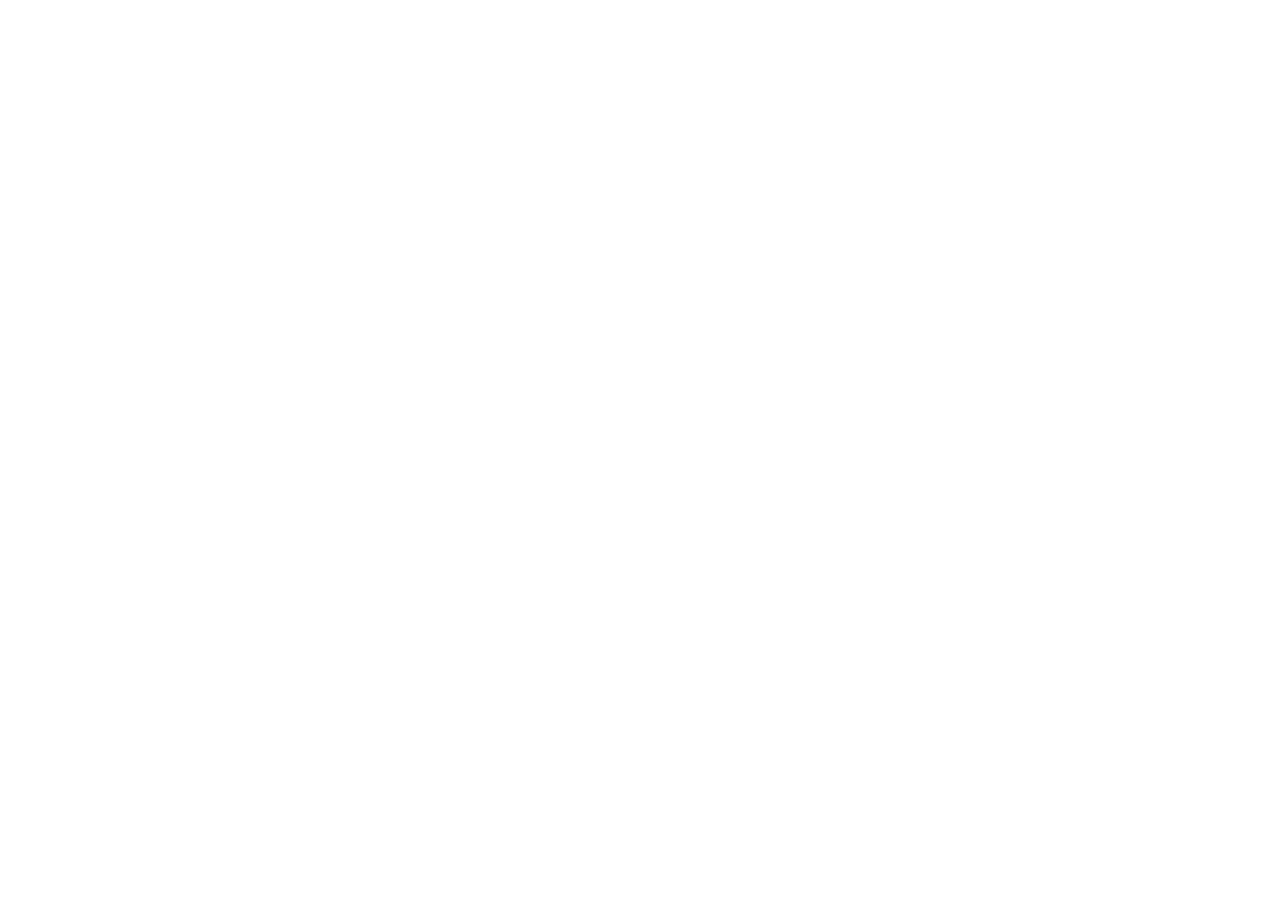
==== Task-3/index.html @ b08dfbcf "Initial commit for Task-3" ====
<!DOCTYPE html>
<html lang="en">
    <head>
        <meta charset="UTF-8">
        <meta name="viewport" content="width=device-width, initial-scale=1.0">
        <title>Task-3</title>
        <link rel="stylesheet" href="style.css">
    </head>
    <body>
        
    </body>
</html>
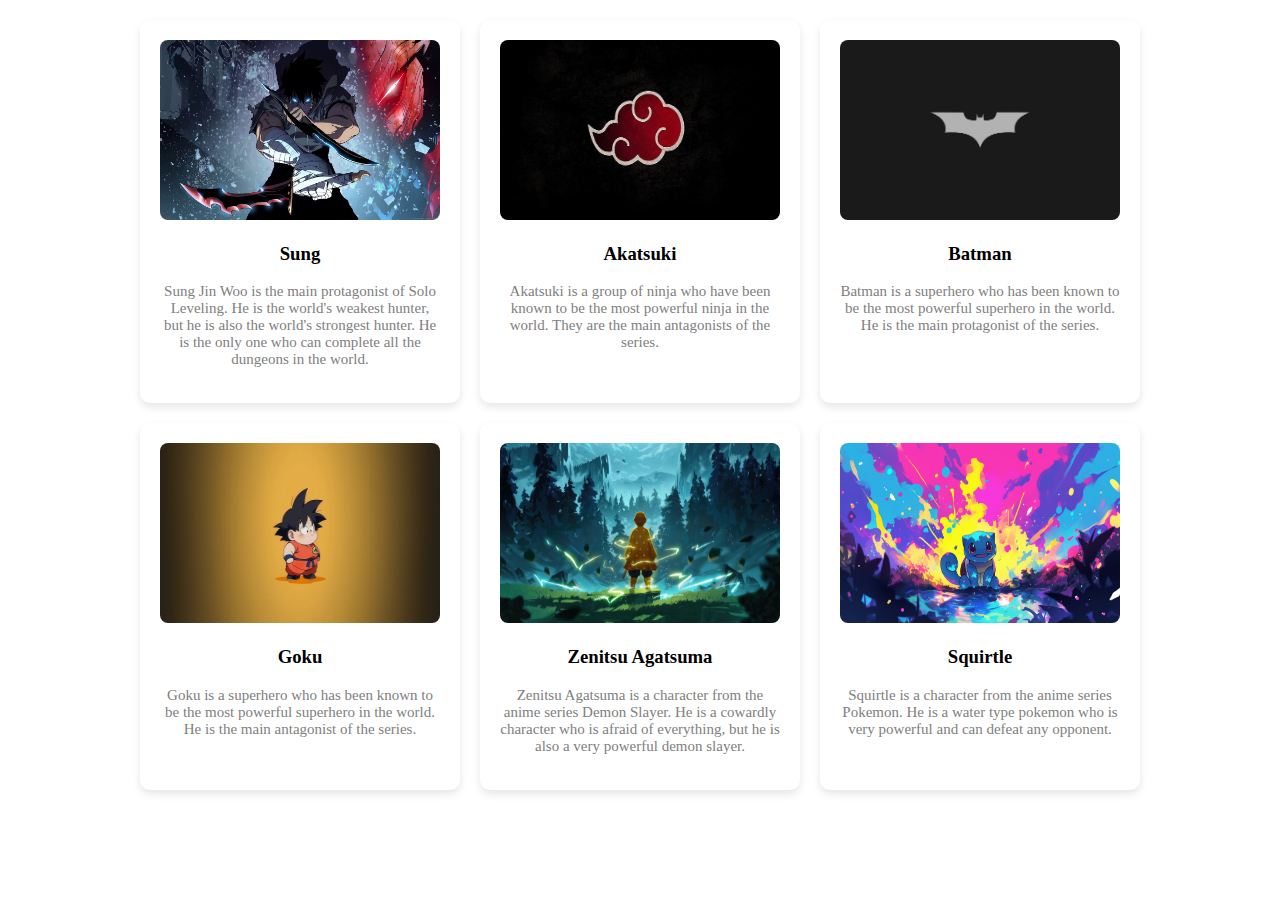
==== commit 7ef1cee3: "Updated files with Task-3" ====
--- a/Task-3/index.html
+++ b/Task-3/index.html
@@ -7,6 +7,37 @@
         <link rel="stylesheet" href="style.css">
     </head>
     <body>
-        
+        <div class="grid-container">
+            <div class="grid-item">
+                <img src="Assets/sung.jpg" alt="Sung">
+                <h3 class="gird-title">Sung</h3>
+                <p class="grid-desc">Sung Jin Woo is the main protagonist of Solo Leveling. He is the world's weakest hunter, but he is also the world's strongest hunter. He is the only one who can complete all the dungeons in the world.</p>
+            </div>
+            <div class="grid-item">
+                <img src="Assets/akatsuki.jpg" alt="Akatsuki">
+                <h3 class="gird-title">Akatsuki</h3>
+                <p class="grid-desc">Akatsuki is a group of ninja who have been known to be the most powerful ninja in the world. They are the main antagonists of the series.</p>
+            </div>
+            <div class="grid-item">
+                <img src="Assets/batman.jpg" alt="Batman">
+                <h3 class="gird-title">Batman</h3>
+                <p class="grid-desc">Batman is a superhero who has been known to be the most powerful superhero in the world. He is the main protagonist of the series.</p>
+            </div>
+            <div class="grid-item">
+                <img src="Assets/goku.jpg" alt="Goku">
+                <h3 class="gird-title">Goku</h3>
+                <p class="grid-desc">Goku is a superhero who has been known to be the most powerful superhero in the world. He is the main antagonist of the series.</p>
+            </div>
+            <div class="grid-item">
+                <img src="Assets/zenitsu-agatsuma.jpg" alt="Zenitsu">
+                <h3 class="gird-title">Zenitsu Agatsuma</h3>
+                <p class="grid-desc">Zenitsu Agatsuma is a character from the anime series Demon Slayer. He is a cowardly character who is afraid of everything, but he is also a very powerful demon slayer.</p>
+            </div>
+            <div class="grid-item">
+                <img src="Assets/squirtle.jpg" alt="Squirtle">
+                <h3 class="gird-title">Squirtle</h3>
+                <p class="grid-desc">Squirtle is a character from the anime series Pokemon. He is a water type pokemon who is very powerful and can defeat any opponent.</p>
+            </div>
+        </div>
     </body>
 </html>--- a/Task-3/style.css
+++ b/Task-3/style.css
@@ -0,0 +1,42 @@
+body{
+    margin: 0;
+    padding: 20px;
+}
+
+.grid-container{
+    display: grid;
+    grid-template-columns: repeat(3, 1fr);
+    gap:20px;
+    max-width: 1000px;
+    margin: auto;
+}
+
+.grid-item{
+    background-color: white;
+    padding: 20px;
+    text-align: center;
+    border-radius: 10px;
+    box-shadow: 0 4px 8px rgba(0, 0, 0, 0.1);
+}
+
+.grid-item img {
+    width: 100%;
+    height: 180px;
+    border-radius: 8px;
+}
+
+.grid-title{
+    margin: 10px 0;
+    font-size: 18px;
+}
+
+.grid-desc{
+    font-size: 15px;
+    color: gray;
+}
+
+@media(max-width: 768px){
+    .grid-container{
+        grid-template-columns:1fr
+    }
+}